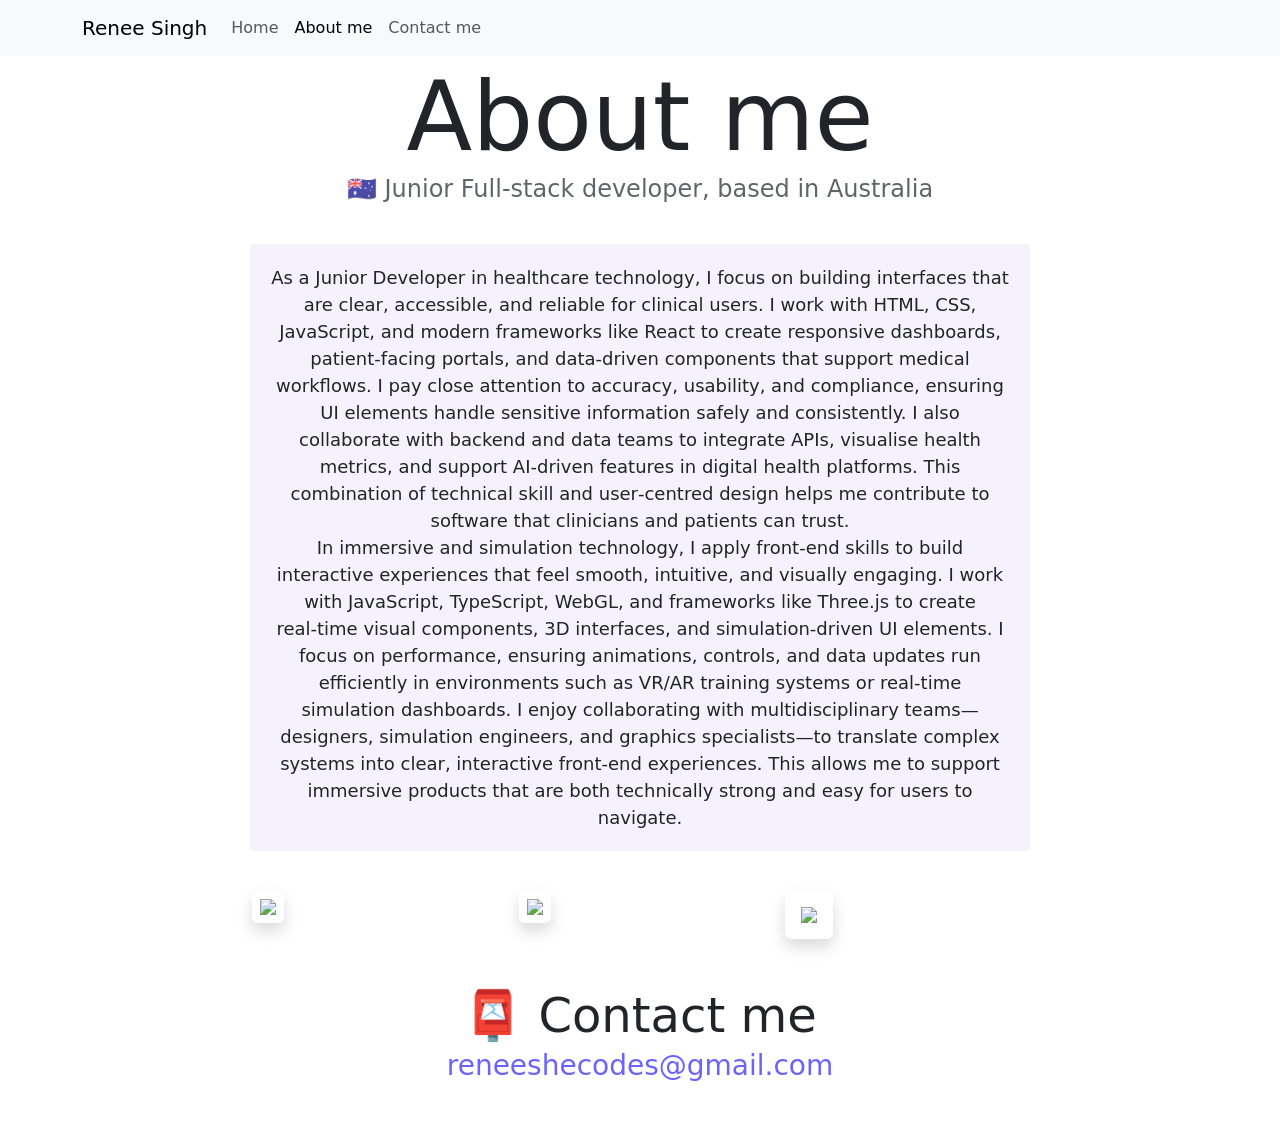
==== about.html @ 09fa508e "File structure added with basic info" ====
<!DOCTYPE html>
<html lang="en">
  <head>
    <meta charset="UTF-8" />
    <meta http-equiv="X-UA-Compatible" content="IE=edge" />
    <meta name="viewport" content="width=device-width, initial-scale=1.0" />
    <link
      href="https://cdn.jsdelivr.net/npm/bootstrap@5.0.0-beta2/dist/css/bootstrap.min.css"
      rel="stylesheet"
      integrity="sha384-BmbxuPwQa2lc/FVzBcNJ7UAyJxM6wuqIj61tLrc4wSX0szH/Ev+nYRRuWlolflfl"
      crossorigin="anonymous"
    />
    <script
      src="https://cdn.jsdelivr.net/npm/bootstrap@5.0.0-beta2/dist/js/bootstrap.bundle.min.js"
      integrity="sha384-b5kHyXgcpbZJO/tY9Ul7kGkf1S0CWuKcCD38l8YkeH8z8QjE0GmW1gYU5S9FOnJ0"
      crossorigin="anonymous"
    ></script>
    <link rel="stylesheet" href="style.css" />
    <title>About Renee Singh</title>
  </head>
  <body>
    <nav class="navbar navbar-expand-lg navbar-light bg-light fixed-top">
      <div class="container">
        <a class="navbar-brand" href="index.html">Renee Singh</a>
        <button
          class="navbar-toggler"
          type="button"
          data-bs-toggle="collapse"
          data-bs-target="#navbarNav"
          aria-controls="navbarNav"
          aria-expanded="false"
          aria-label="Toggle navigation"
        >
          <span class="navbar-toggler-icon"></span>
        </button>
        <div class="collapse navbar-collapse" id="navbarNav">
          <ul class="navbar-nav">
            <li class="nav-item">
              <a class="nav-link" aria-current="page" href="index.html">Home</a>
            </li>
            <li class="nav-item">
              <a class="nav-link active" href="about.html">About me</a>
            </li>
            <li class="nav-item">
              <a class="nav-link" href="about.html#contact">Contact me</a>
            </li>
          </ul>
        </div>
      </div>
    </nav>
    <h1 class="text-center">About me</h1>
    <h3 class="text-center">🇦🇺 Junior Full-stack developer, based in Australia</h3>
    <div class="about-paragraphs text-center">
      <p>
        As a Junior Developer in healthcare technology, I focus on building interfaces that are clear, accessible, and reliable for clinical users. I work with HTML, CSS, JavaScript, and modern frameworks like React to create responsive dashboards, patient‑facing portals, and data‑driven components that support medical workflows. I pay close attention to accuracy, usability, and compliance, ensuring UI elements handle sensitive information safely and consistently. I also collaborate with backend and data teams to integrate APIs, visualise health metrics, and support AI‑driven features in digital health platforms. This combination of technical skill and user‑centred design helps me contribute to software that clinicians and patients can trust.
       </br>
       In immersive and simulation technology, I apply front‑end skills to build interactive experiences that feel smooth, intuitive, and visually engaging. I work with JavaScript, TypeScript, WebGL, and frameworks like Three.js to create real‑time visual components, 3D interfaces, and simulation‑driven UI elements. I focus on performance, ensuring animations, controls, and data updates run efficiently in environments such as VR/AR training systems or real‑time simulation dashboards. I enjoy collaborating with multidisciplinary teams—designers, simulation engineers, and graphics specialists—to translate complex systems into clear, interactive front‑end experiences. This allows me to support immersive products that are both technically strong and easy for users to navigate.
      </p>
    </div>
    <div class="container">
      <div class="row">
        <div class="col-sm-4">
          <img src="images/anatomy.png" class="img-fluid p-2 shadow rounded" />
        </div>
        <div class="col-sm-4">
          <img src="images/surgery.png" class="img-fluid p-2 shadow rounded" />
        </div>
        <div class="col-sm-4">
          <img src="images/histology.png" class="img-fluid p-3 shadow rounded" />
        </div>
      </div>
    </div>
    <div id="contact" class="mt-5">
      <h2 class="text-center">📮 Contact me</h2>
      <a href="mailto:reneeshecodes@gmail.com" class="email-link"> reneeshecodes@gmail.com </a>
    </div>
  </body>
</html>
---- style.css ----
:root {
  --primary-color: #6c63ff;
  --secondary-color: #f5f2fe;
  --box-shadow: 0 5px 10px rgba(0, 0, 0, 0.3);
}

body {
  margin: 60px auto;
  max-width: 800px;
}

h1,
h2,
h3 {
  text-align: center;
  margin: 0;
}

h1 {
  font-size: 96px;
}

h2 {
  font-size: 48px;
}

h3 {
  font-size: 24px;
  opacity: 0.7;
}

p {
  background: var(--secondary-color);
  padding: 20px;
  border-radius: 4px;
  font-size: 18px;
  line-height: 1.5;
  text-align: center;
}

.navigation-links {
  display: flex;
  margin-top: 40px;
  justify-content: center;
}

.navigation-links a {
  margin: 20px;
  border-radius: 4px;
  padding: 20px 15px;
  text-decoration: none;
  text-transform: capitalize;
}

.contact-link {
  background: var(--primary-color);
  box-shadow: var(--box-shadow);
  color: white;
}

.about-link {
  color: var(--primary-color);
  border: 1px solid var(--primary-color);
}

.homepage-link {
  color: var(--primary-color);
  text-align: center;
  display: block;
}

.about-paragraphs {
  display: flex;
  margin: 30px 0;
}

.about-paragraphs p {
  margin: 10px;
}

.email-link {
  display: flex;
  justify-content: center;
  color: var(--primary-color);
  font-size: 28px;
  text-decoration: none;
}

.email-link:hover {
  text-decoration: underline;
}
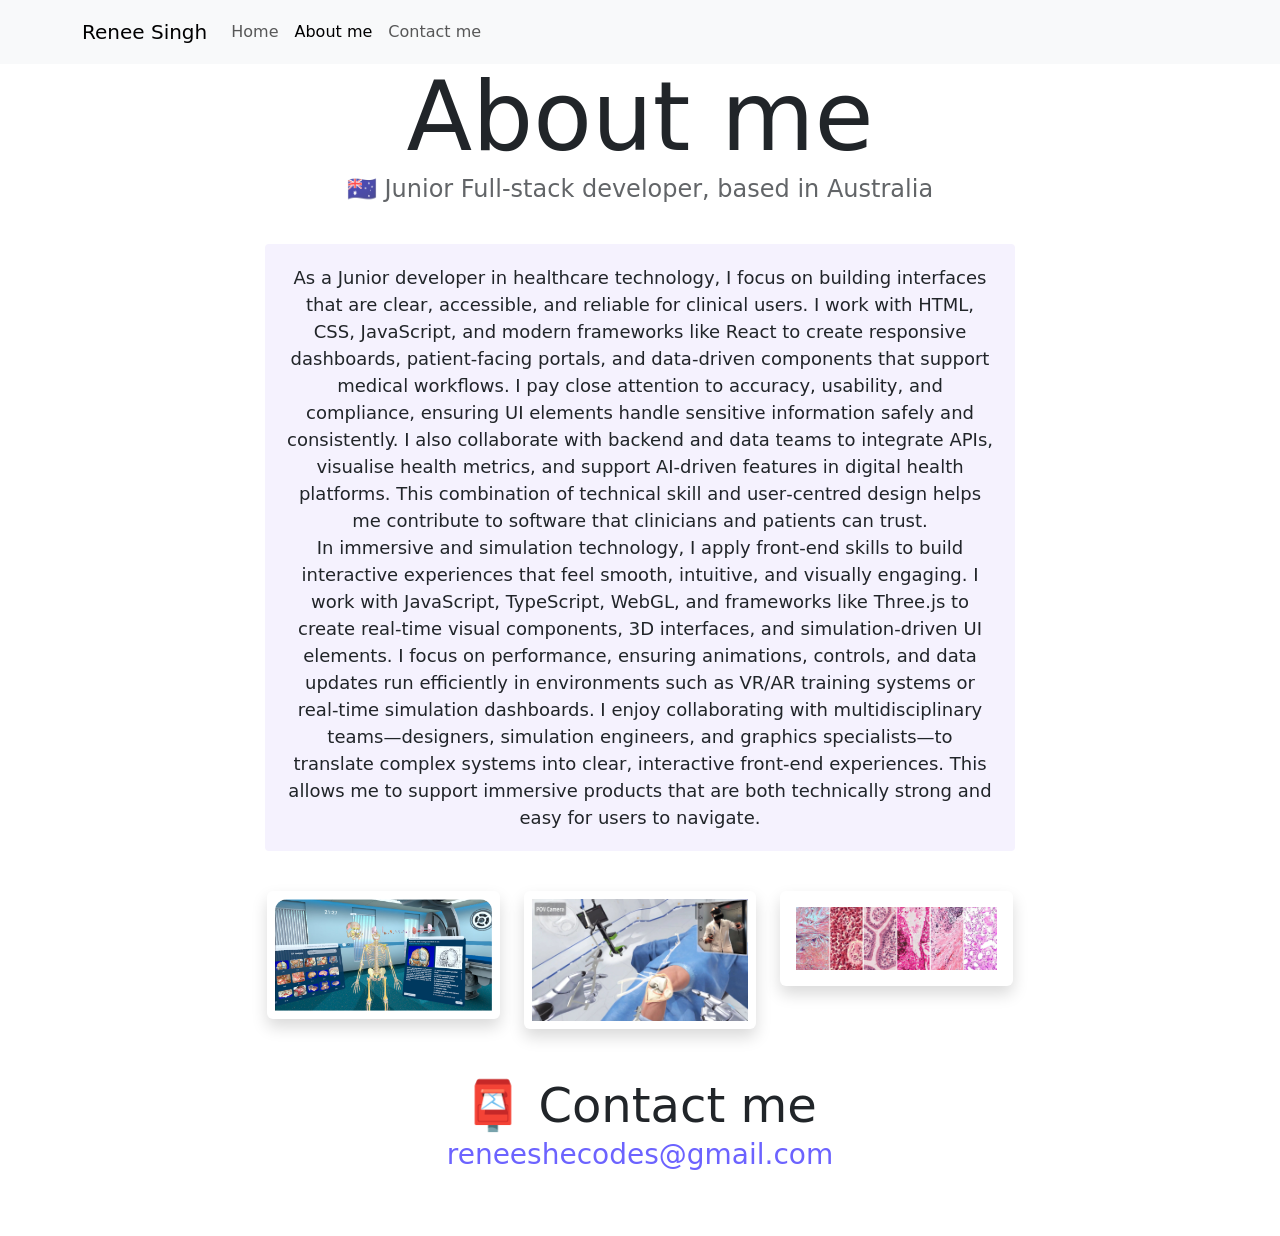
==== commit beda018e: "final touches" ====
--- a/about.html
+++ b/about.html
@@ -4,6 +4,10 @@
     <meta charset="UTF-8" />
     <meta http-equiv="X-UA-Compatible" content="IE=edge" />
     <meta name="viewport" content="width=device-width, initial-scale=1.0" />
+    <meta
+      name="description"
+      content="Contact reneeshecodes@gmail.com to learn more about immersive tech in healthcare"
+    />
     <link
       href="https://cdn.jsdelivr.net/npm/bootstrap@5.0.0-beta2/dist/css/bootstrap.min.css"
       rel="stylesheet"
@@ -16,7 +20,7 @@
       crossorigin="anonymous"
     ></script>
     <link rel="stylesheet" href="style.css" />
-    <title>About Renee Singh</title>
+    <title>Contact us - reneeshecodes@gmail.com</title>
   </head>
   <body>
     <nav class="navbar navbar-expand-lg navbar-light bg-light fixed-top">
@@ -52,7 +56,7 @@
     <h3 class="text-center">🇦🇺 Junior Full-stack developer, based in Australia</h3>
     <div class="about-paragraphs text-center">
       <p>
-        As a Junior Developer in healthcare technology, I focus on building interfaces that are clear, accessible, and reliable for clinical users. I work with HTML, CSS, JavaScript, and modern frameworks like React to create responsive dashboards, patient‑facing portals, and data‑driven components that support medical workflows. I pay close attention to accuracy, usability, and compliance, ensuring UI elements handle sensitive information safely and consistently. I also collaborate with backend and data teams to integrate APIs, visualise health metrics, and support AI‑driven features in digital health platforms. This combination of technical skill and user‑centred design helps me contribute to software that clinicians and patients can trust.
+        As a Junior developer in healthcare technology, I focus on building interfaces that are clear, accessible, and reliable for clinical users. I work with HTML, CSS, JavaScript, and modern frameworks like React to create responsive dashboards, patient‑facing portals, and data‑driven components that support medical workflows. I pay close attention to accuracy, usability, and compliance, ensuring UI elements handle sensitive information safely and consistently. I also collaborate with backend and data teams to integrate APIs, visualise health metrics, and support AI‑driven features in digital health platforms. This combination of technical skill and user‑centred design helps me contribute to software that clinicians and patients can trust.
        </br>
        In immersive and simulation technology, I apply front‑end skills to build interactive experiences that feel smooth, intuitive, and visually engaging. I work with JavaScript, TypeScript, WebGL, and frameworks like Three.js to create real‑time visual components, 3D interfaces, and simulation‑driven UI elements. I focus on performance, ensuring animations, controls, and data updates run efficiently in environments such as VR/AR training systems or real‑time simulation dashboards. I enjoy collaborating with multidisciplinary teams—designers, simulation engineers, and graphics specialists—to translate complex systems into clear, interactive front‑end experiences. This allows me to support immersive products that are both technically strong and easy for users to navigate.
       </p>
--- a/style.css
+++ b/style.css
@@ -4,8 +4,13 @@
   --box-shadow: 0 5px 10px rgba(0, 0, 0, 0.3);
 }
 
+html {
+  -webkit-text-size-adjust: 100%;
+}
+
 body {
   margin: 60px auto;
+  padding: 0 15px;
   max-width: 800px;
 }
 
@@ -88,4 +93,48 @@
 
 .email-link:hover {
   text-decoration: underline;
+}
+
+#contact {
+  scroll-margin-top: 80px;
+}
+
+/* Bigger touch target for the navbar hamburger on iPhone/iPad (Apple recommends 44px minimum) */
+.navbar-toggler {
+  min-width: 44px;
+  min-height: 44px;
+  padding: 8px 12px;
+  font-size: 1.25rem;
+}
+
+.navbar-nav .nav-link {
+  padding: 12px 16px;
+}
+
+/* iPhone / small screens */
+@media (max-width: 767.98px) {
+  body {
+    margin-top: 70px;
+  }
+
+  h1 {
+    font-size: 48px;
+  }
+
+  h2 {
+    font-size: 32px;
+  }
+
+  h3 {
+    font-size: 20px;
+  }
+
+  .email-link {
+    font-size: 20px;
+    word-break: break-all;
+  }
+
+  .about-paragraphs {
+    flex-direction: column;
+  }
 }
